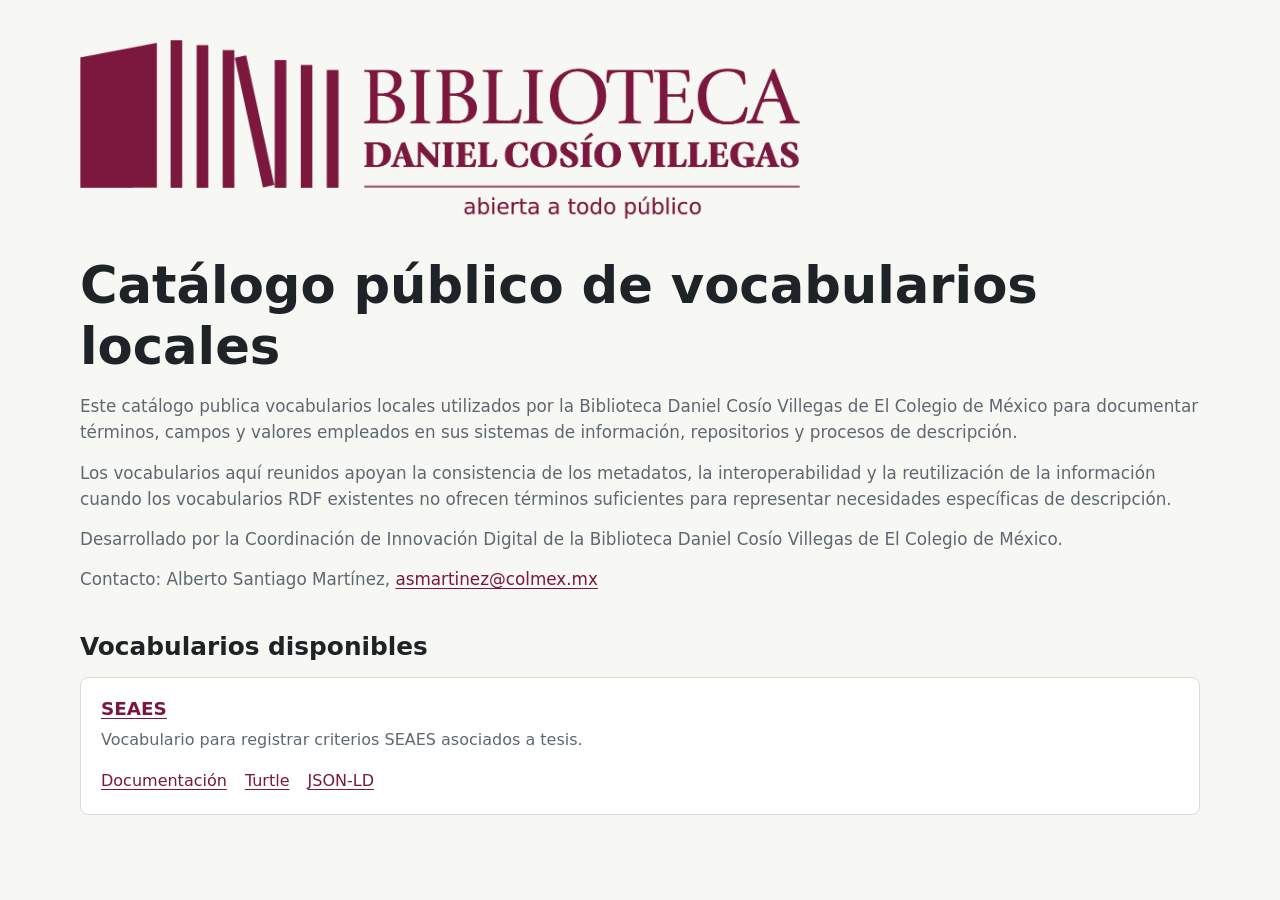
==== vocabularios/index.html @ 49cf22df "Publish SEAES vocabulary catalog" ====
<!doctype html>
<html lang="es">
  <head>
    <meta charset="utf-8">
    <meta name="viewport" content="width=device-width, initial-scale=1">
    <title>Catálogo público de vocabularios locales</title>
    <link rel="stylesheet" href="/assets/vocabularios.css">
  </head>
  <body>
    <main class="page">
      <a class="site-logo" href="/vocabularios" aria-label="Biblioteca Daniel Cosío Villegas">
        <img src="/assets/biblioteca-dcv-cm-rojo.png" alt="Biblioteca Daniel Cosío Villegas, abierta a todo público">
      </a>

      <header class="page-header">
        <h1>Catálogo público de vocabularios locales</h1>
        <div class="intro-copy">
          <p>Este catálogo publica vocabularios locales utilizados por la Biblioteca Daniel Cosío Villegas de El Colegio de México para documentar términos, campos y valores empleados en sus sistemas de información, repositorios y procesos de descripción.</p>
          <p>Los vocabularios aquí reunidos apoyan la consistencia de los metadatos, la interoperabilidad y la reutilización de la información cuando los vocabularios RDF existentes no ofrecen términos suficientes para representar necesidades específicas de descripción.</p>
          <p>Desarrollado por la Coordinación de Innovación Digital de la Biblioteca Daniel Cosío Villegas de El Colegio de México.</p>
          <p>Contacto: Alberto Santiago Martínez, <a href="mailto:asmartinez@colmex.mx">asmartinez@colmex.mx</a></p>
        </div>
      </header>

      <section aria-labelledby="available-vocabularies">
        <h2 id="available-vocabularies">Vocabularios disponibles</h2>
        <article class="vocabulary-item">
          <h3><a href="/vocabularios/seaes">SEAES</a></h3>
          <p>Vocabulario para registrar criterios SEAES asociados a tesis.</p>
          <ul class="inline-links">
            <li><a href="/vocabularios/seaes">Documentación</a></li>
            <li><a href="/vocabularios/seaes.ttl">Turtle</a></li>
            <li><a href="/vocabularios/seaes.jsonld">JSON-LD</a></li>
          </ul>
        </article>
      </section>
    </main>
  </body>
</html>
---- assets/vocabularios.css ----
:root {
  color-scheme: light;
  --background: #f7f7f4;
  --surface: #ffffff;
  --text: #1e2328;
  --muted: #5e6871;
  --line: #d8ddd8;
  --accent: #7a163f;
  --accent-strong: #5d0f2f;
}

* {
  box-sizing: border-box;
}

body {
  margin: 0;
  background: var(--background);
  color: var(--text);
  font-family: system-ui, -apple-system, BlinkMacSystemFont, "Segoe UI", sans-serif;
  line-height: 1.55;
}

a {
  color: var(--accent);
  text-decoration-thickness: 0.08em;
  text-underline-offset: 0.18em;
}

a:hover,
a:focus {
  color: var(--accent-strong);
}

.page {
  width: min(1120px, calc(100% - 32px));
  margin: 0 auto;
  padding: 40px 0 64px;
}

.site-logo {
  display: block;
  width: min(720px, 100%);
  margin-bottom: 36px;
}

.site-logo img {
  display: block;
  width: 100%;
  height: auto;
}

.page-header {
  margin-bottom: 40px;
}

.eyebrow {
  margin: 0 0 8px;
  color: var(--muted);
  font-size: 0.9rem;
  font-weight: 700;
  text-transform: uppercase;
}

h1,
h2,
h3 {
  line-height: 1.2;
}

h1 {
  margin: 0 0 16px;
  font-size: clamp(2rem, 4vw, 3.25rem);
}

h2 {
  margin: 40px 0 16px;
  font-size: 1.55rem;
}

h3 {
  margin: 0 0 8px;
  font-size: 1.15rem;
}

.lede {
  max-width: 760px;
}

.lede {
  margin: 0;
  color: var(--muted);
  font-size: 1.1rem;
}

.intro-copy p {
  margin: 0 0 14px;
  color: var(--muted);
  font-size: 1.05rem;
}

.intro-copy p:last-child {
  margin-bottom: 0;
}

.vocabulary-item {
  border: 1px solid var(--line);
  border-radius: 8px;
  background: var(--surface);
  padding: 20px;
}

.vocabulary-item p {
  margin: 0 0 12px;
  color: var(--muted);
}

.description-block p {
  margin: 0;
  color: var(--muted);
  font-size: 1.05rem;
}

.inline-links {
  display: flex;
  flex-wrap: wrap;
  gap: 10px 18px;
  padding: 0;
  margin: 16px 0 0;
  list-style: none;
}

.breadcrumb {
  display: flex;
  flex-wrap: wrap;
  gap: 6px;
  margin-bottom: 24px;
  color: var(--muted);
  font-size: 0.95rem;
}

.metadata {
  display: grid;
  gap: 14px;
  margin: 20px 0 0;
}

.metadata div {
  display: grid;
  gap: 4px;
}

.metadata dt {
  color: var(--muted);
  font-weight: 700;
}

.metadata dd {
  margin: 0;
}

code {
  overflow-wrap: anywhere;
  font-family: ui-monospace, SFMono-Regular, Menlo, Consolas, monospace;
  font-size: 0.95em;
}

.table-wrap {
  overflow-x: auto;
  border: 1px solid var(--line);
  border-radius: 8px;
  background: var(--surface);
}

table {
  width: 100%;
  border-collapse: collapse;
}

th,
td {
  padding: 14px 16px;
  border-bottom: 1px solid var(--line);
  text-align: left;
  vertical-align: top;
}

th {
  color: var(--muted);
  font-size: 0.9rem;
}

tbody tr:last-child td {
  border-bottom: 0;
}

.license-block {
  display: grid;
  grid-template-columns: 150px minmax(0, 1fr);
  gap: 24px;
  align-items: center;
  margin-top: 48px;
  padding-top: 28px;
  border-top: 1px solid var(--line);
}

.license-block img {
  display: block;
  width: 150px;
  height: auto;
}

.license-block h2 {
  margin: 0 0 8px;
  font-size: 1.2rem;
}

.license-block p {
  margin: 0;
  color: var(--muted);
}

@media (max-width: 720px) {
  .page {
    width: min(100% - 24px, 1120px);
    padding-top: 28px;
  }

  .site-logo {
    margin-bottom: 28px;
  }

  th,
  td {
    padding: 12px;
  }

  .license-block {
    grid-template-columns: 1fr;
  }
}
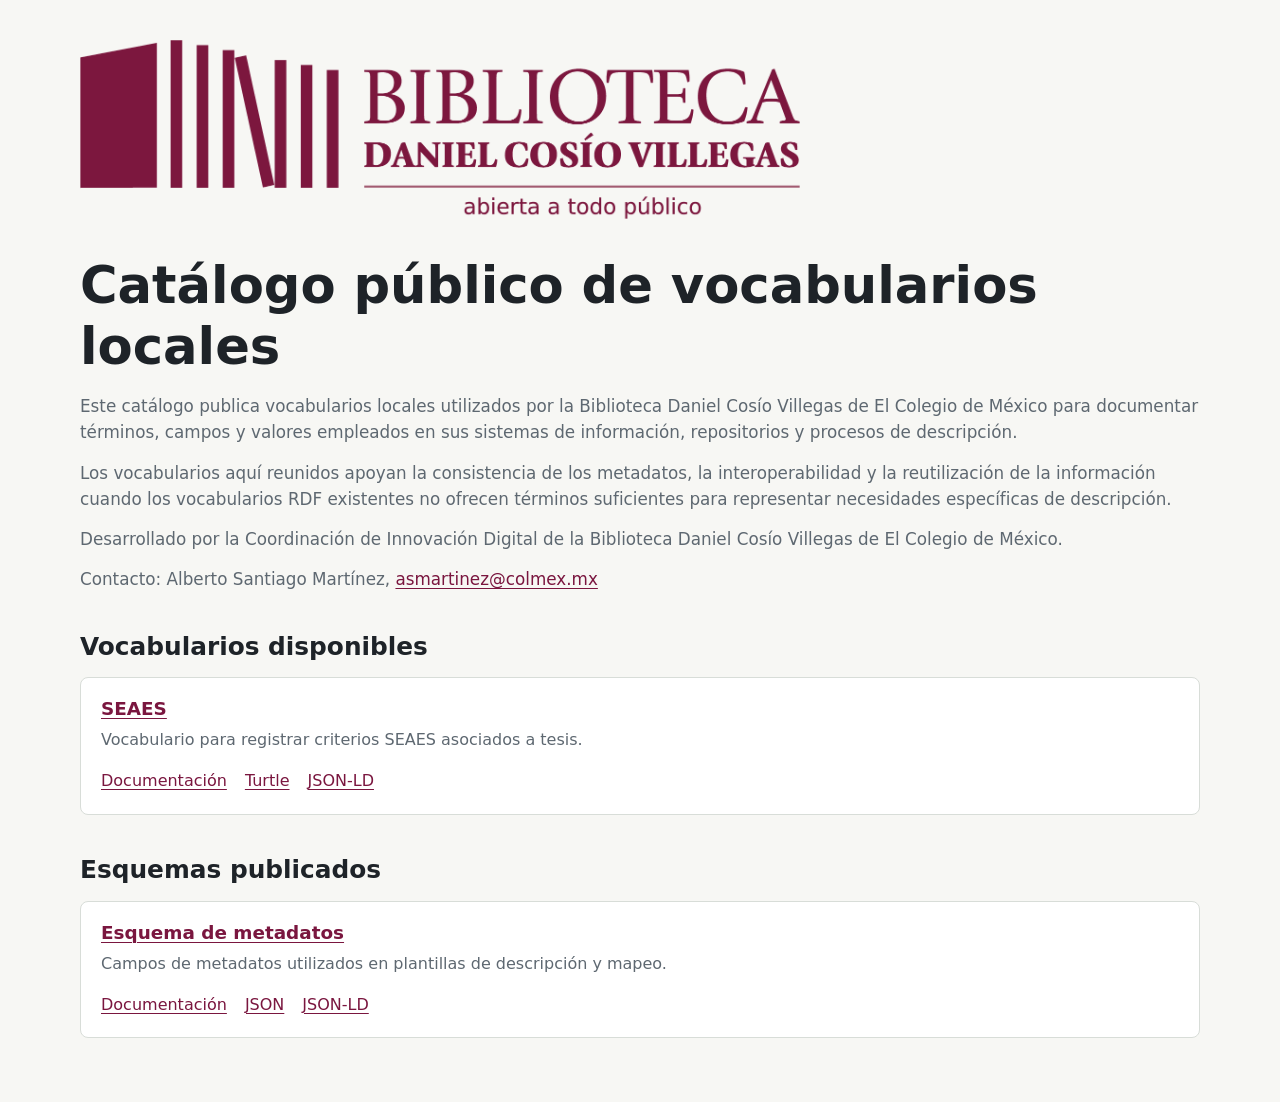
==== commit 8b2d2aa9: "Publish metadata schema" ====
--- a/vocabularios/index.html
+++ b/vocabularios/index.html
@@ -4,12 +4,12 @@
     <meta charset="utf-8">
     <meta name="viewport" content="width=device-width, initial-scale=1">
     <title>Catálogo público de vocabularios locales</title>
-    <link rel="stylesheet" href="/assets/vocabularios.css">
+    <link rel="stylesheet" href="../assets/vocabularios.css">
   </head>
   <body>
     <main class="page">
-      <a class="site-logo" href="/vocabularios" aria-label="Biblioteca Daniel Cosío Villegas">
-        <img src="/assets/biblioteca-dcv-cm-rojo.png" alt="Biblioteca Daniel Cosío Villegas, abierta a todo público">
+      <a class="site-logo" href="./" aria-label="Biblioteca Daniel Cosío Villegas">
+        <img src="../assets/biblioteca-dcv-cm-rojo.png" alt="Biblioteca Daniel Cosío Villegas, abierta a todo público">
       </a>
 
       <header class="page-header">
@@ -25,12 +25,25 @@
       <section aria-labelledby="available-vocabularies">
         <h2 id="available-vocabularies">Vocabularios disponibles</h2>
         <article class="vocabulary-item">
-          <h3><a href="/vocabularios/seaes">SEAES</a></h3>
+          <h3><a href="seaes/">SEAES</a></h3>
           <p>Vocabulario para registrar criterios SEAES asociados a tesis.</p>
           <ul class="inline-links">
-            <li><a href="/vocabularios/seaes">Documentación</a></li>
-            <li><a href="/vocabularios/seaes.ttl">Turtle</a></li>
-            <li><a href="/vocabularios/seaes.jsonld">JSON-LD</a></li>
+            <li><a href="seaes/">Documentación</a></li>
+            <li><a href="seaes.ttl">Turtle</a></li>
+            <li><a href="seaes.jsonld">JSON-LD</a></li>
+          </ul>
+        </article>
+      </section>
+
+      <section aria-labelledby="available-schemas">
+        <h2 id="available-schemas">Esquemas publicados</h2>
+        <article class="vocabulary-item">
+          <h3><a href="../esquemas/metadatos/">Esquema de metadatos</a></h3>
+          <p>Campos de metadatos utilizados en plantillas de descripción y mapeo.</p>
+          <ul class="inline-links">
+            <li><a href="../esquemas/metadatos/">Documentación</a></li>
+            <li><a href="../esquemas/metadatos.json">JSON</a></li>
+            <li><a href="../esquemas/metadatos.jsonld">JSON-LD</a></li>
           </ul>
         </article>
       </section>
--- a/assets/vocabularios.css
+++ b/assets/vocabularios.css
@@ -121,6 +121,13 @@
   font-size: 1.05rem;
 }
 
+.section-copy {
+  max-width: 100%;
+  margin: 0 0 16px;
+  color: var(--muted);
+  font-size: 1.05rem;
+}
+
 .inline-links {
   display: flex;
   flex-wrap: wrap;
